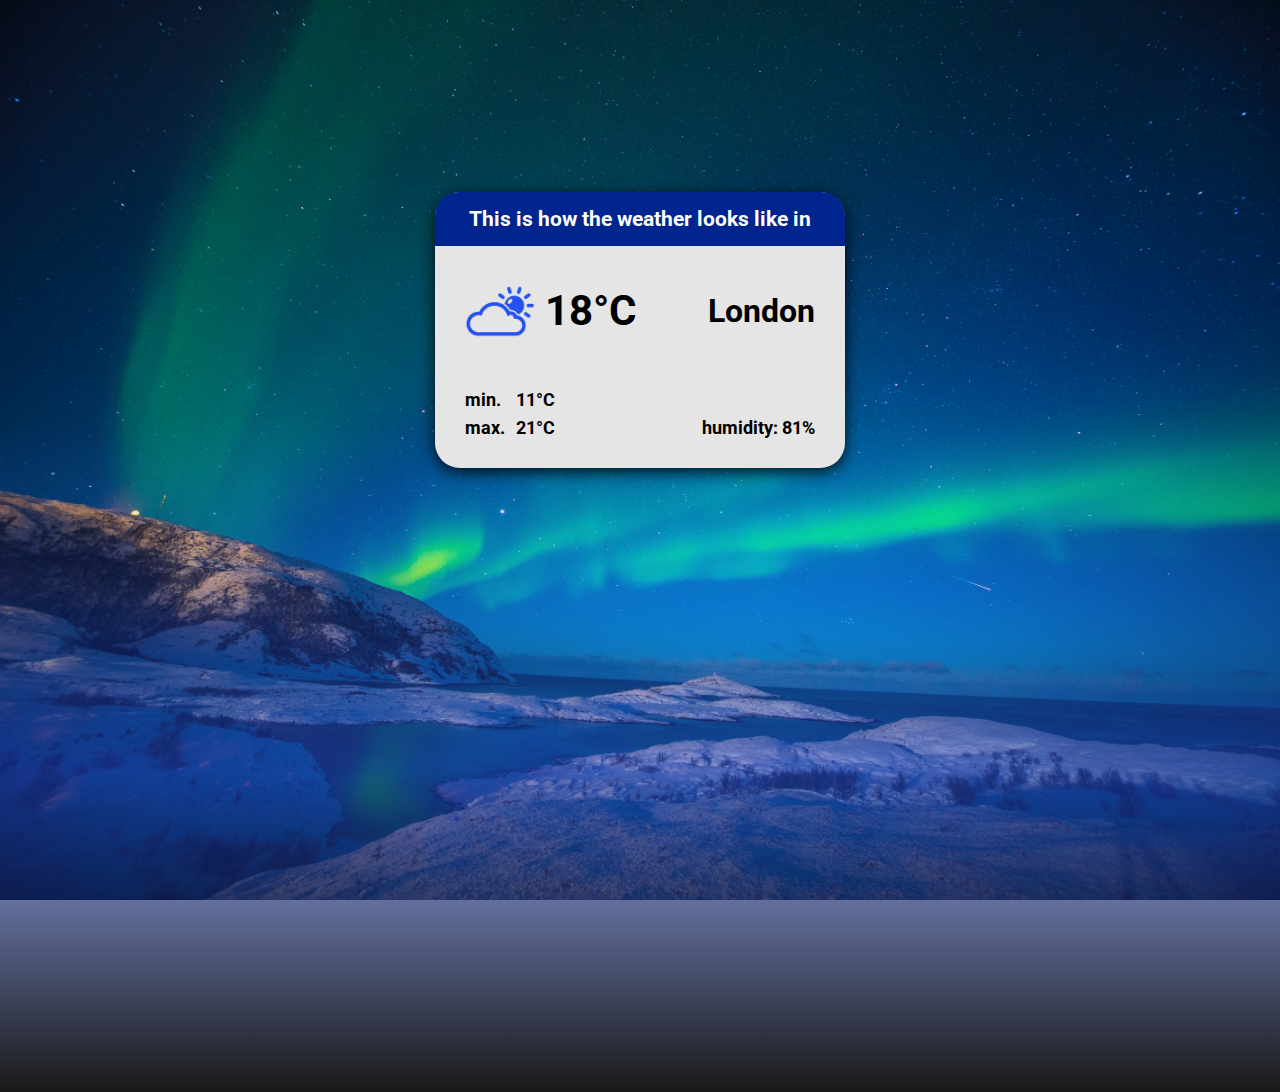
==== city.html @ ad1ff024 "css of result page and new images" ====
<!DOCTYPE html>
<html lang="en">

<head>
    <meta charset="UTF-8">
    <meta http-equiv="X-UA-Compatible" content="IE=edge">
    <meta name="viewport" content="width=device-width, initial-scale=1.0">
    <link rel="preconnect" href="https://fonts.gstatic.com">
    <link rel="icon" 
      type="image/png" 
      href="./src/img/favicon-wa.png">
    <link
        href="https://fonts.googleapis.com/css2?family=Roboto:ital,wght@0,100;0,300;0,400;0,500;0,700;0,900;1,100;1,300;1,400;1,500;1,700;1,900&display=swap"
        rel="stylesheet">
    <link rel="stylesheet" href="/src/css/style.css">
    <title>WeatherLike App</title>
</head>

<body id='result-page'>
    <div class="card">
        <div class="card-head">
            <h2>This is how the weather looks like in
            </h2>
        </div>
        <article class="card-body">
            <div class="card-body-first--row">
                <div class="temperature-result">
                    <img  class="temperature-icon" src="./src/img/sun-cloud.png" alt="sky-icon">
                    <p class="temperature-number">
                        18°C
                    </p>
                </div>

                <div class="temperature-city">
                    <p class="city-name">
                        London
                    </p>
                </div>
            </div>

            <div class="card-body-second--row">
                <div class="min-max-items">
                    <div class="min-max-item">
                        <p>min.</p>
                        <p> 11°C</p>
                    </div>
                    <div class="min-max-item">
                        <p>max.</p>
                        <p> 21°C</p>
                    </div>
                </div>


                <div class="humidity-item">
                    <p>humidity: 81%</p>
                </div>
            </div>
            
    </div>
    </article>
    </div>

    <script src="script.js"></script>

</body>
</html>
---- src/css/style.css ----
* {
    margin: 0;
    box-sizing: border-box;
}

body {
    font-family: 'Roboto', sans-serif;
}

h1 {
    font-size: 72px;
    font-weight: 700;
    line-height: 74px;
    margin: 5px 0;
}

#search-page {
    align-items: center;
    display: flex;
    flex-direction: row;
    justify-content: center;
}

.col-50 {
    width: 50%;
    height: 100vh;
}

.search-img {
    width: 100%;
    object-fit: cover;
}

.search-content {
    width: 552px;
    margin-top: 25%;
    margin-left: 10%;
}

.search-input {
    border-radius: 25px;
    border: 2px solid gray;
    font-size: 21px;
    padding: 10px;
    width: 300px;
    margin: 15px 0;
    transition: 1s;
}

.search-input:focus-visible {
    border: 2px solid #2451EF;
}

.search-btn {
    background-color: #2451EF;
    border-radius: 25px;
    border: 1px solid #2451EF;
    color: #fff;
    cursor: pointer;
    font-size: 21px;
    font-weight: 700;
    padding: 10px;
    width: 300px;
    text-transform: uppercase;
    transition: 1s;
    margin: 15px 0;
}

.search-btn:hover {
    background-color: #133bce;
    border: 1px solid #133bce;
}

#result-page {
    background: linear-gradient(180deg, rgba(11, 146, 243, 0) -2.99%, rgba(31, 94, 240, 0) 14.71%, rgba(36, 81, 239, 0) 38.31%, rgba(36, 81, 239, 0.486) 70.5%, rgba(0, 0, 0, 0.9) 100%),
                url('/src/img/bg-city-result.jpg') no-repeat center center fixed;
    -webkit-background-size: cover;
    -moz-background-size: cover;
    -o-background-size: cover;
    background-size: cover;
    height: 100vh;
    width: 100vw;
    overflow: hidden;
}

.card {
    margin: 50% auto;
    background: #E5E5E5;
    box-shadow: 0px 4px 15px rgba(0, 0, 0, 0.85);
    border-radius: 25px;
    width: 90%;
}


.card-head {
    background: #00258F;
    border-radius: 24px 24px 0px 0px;
}

.card-head h2 {
    color: #fff;
    font-size: 1.6em;
    padding: 15px;
    text-align: center;
}

.card-body{
    padding: 30px;
}

.card-body-first--row{
    align-items: center;
    display: flex;
    justify-content: space-between;
    flex-direction: row;
}

.temperature-icon{
    width: 70px;
    height: 70px;
    object-fit: cover; 
    margin-right: 10px;
}

.temperature-result{
    align-items: center;
    display: flex;
    justify-content: space-between;
    flex-direction: row;
}

.temperature-number{
    font-style: normal;
    font-weight: bold;
    font-size: 42px;
    line-height: 102.69%;
}

.temperature-city{
    font-style: normal;
    font-weight: bold;
    font-size: 21px;
    line-height: 102.69%;
}

.card-body-second--row{
    align-items: flex-end;
    display: flex;
    justify-content: space-between;
    flex-direction: row;
    margin-top: 35px;
}

.min-max-item{
    align-items: flex-end;
    display: flex;
    justify-content: space-between;
    flex-direction: row;
    width: 90px;
    margin: 10px 0 0 0;
}

.card-body-second--row p{
    font-style: normal;
    font-weight: bold;
    font-size: 18px;
    line-height: 102.69%;
    }


@media only screen and (min-width: 600px) {
    .card {
        margin: 20% auto;
        width: 60%;
    }
    .temperature-city{
        font-size: 32px;
    }
}

@media only screen and (min-width: 1024px) {
    .card {
        margin: 15% auto;
        width: 32%;
    }

    .card-head h2 {
        font-size: 1.3em;
    }

    .temperature-city{
        font-size: 32px;
    }
}
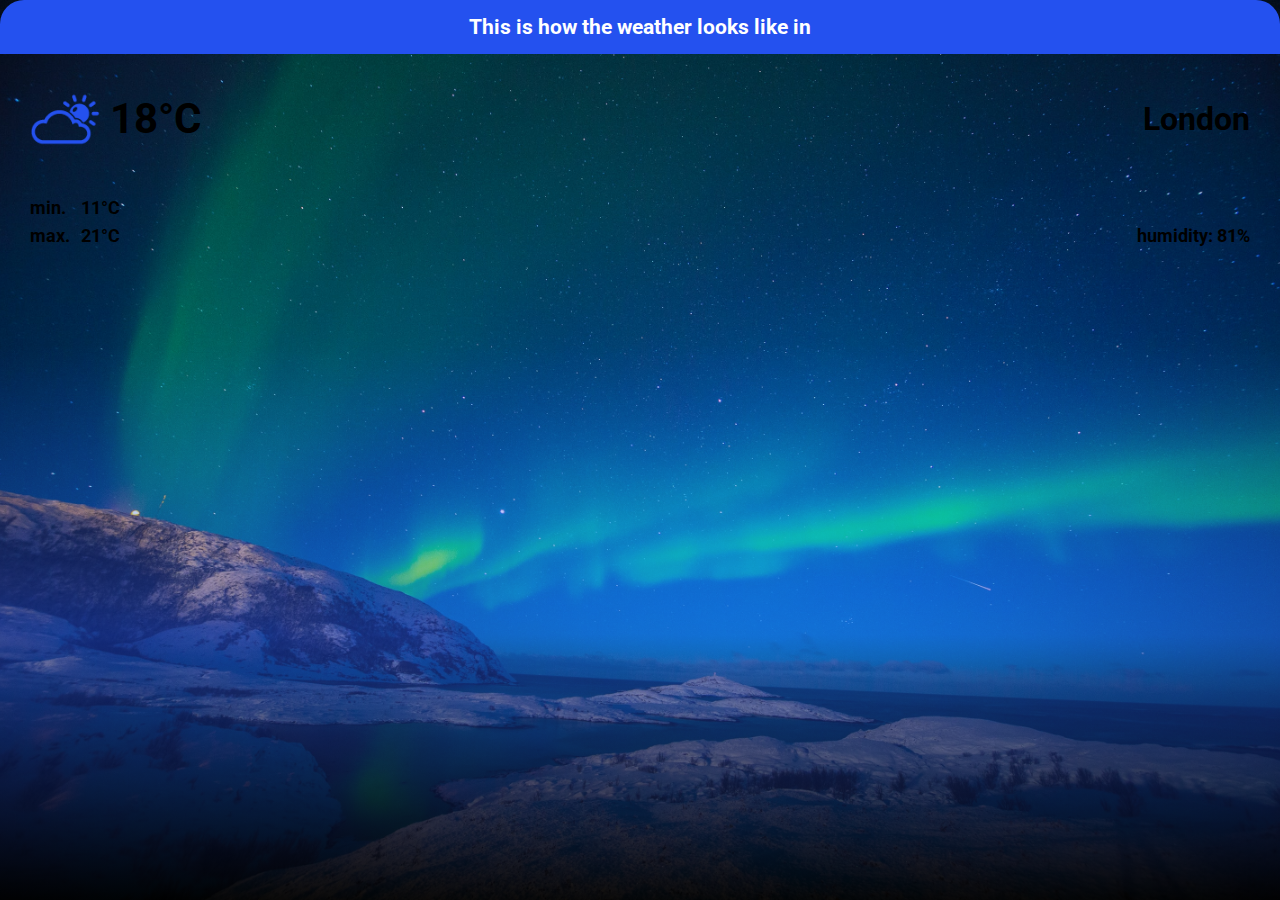
==== commit 18ed47b5: "api data return" ====
--- a/city.html
+++ b/city.html
@@ -60,7 +60,7 @@
     </article>
     </div>
 
-    <script src="script.js"></script>
+    
 
 </body>
 </html>--- a/src/css/style.css
+++ b/src/css/style.css
@@ -33,7 +33,7 @@
 
 .search-content {
     width: 552px;
-    margin-top: 25%;
+    margin-top: 5%;
     margin-left: 10%;
 }
 
@@ -83,17 +83,25 @@
     overflow: hidden;
 }
 
-.card {
-    margin: 50% auto;
+.empty{
+    display: none;
+}
+
+.filled{
+    display: block;
     background: #E5E5E5;
     box-shadow: 0px 4px 15px rgba(0, 0, 0, 0.85);
     border-radius: 25px;
     width: 90%;
-}
+    margin-top: 5%;
+    margin-left: 10%;
+    
+}
+
 
 
 .card-head {
-    background: #00258F;
+    background: #2451EF;
     border-radius: 24px 24px 0px 0px;
 }
 
@@ -129,12 +137,15 @@
     flex-direction: row;
 }
 
-.temperature-number{
+.temperature-number,
+.temperature-number-wrap{
     font-style: normal;
     font-weight: bold;
     font-size: 42px;
     line-height: 102.69%;
 }
+
+
 
 .temperature-city{
     font-style: normal;
@@ -167,11 +178,12 @@
     line-height: 102.69%;
     }
 
+ 
 
 @media only screen and (min-width: 600px) {
-    .card {
-        margin: 20% auto;
-        width: 60%;
+    .filled {
+        margin: 5% auto;
+        width: 80%;
     }
     .temperature-city{
         font-size: 32px;
@@ -179,9 +191,9 @@
 }
 
 @media only screen and (min-width: 1024px) {
-    .card {
-        margin: 15% auto;
-        width: 32%;
+    .filled {
+        margin: 5% auto;
+        width: 82%;
     }
 
     .card-head h2 {
